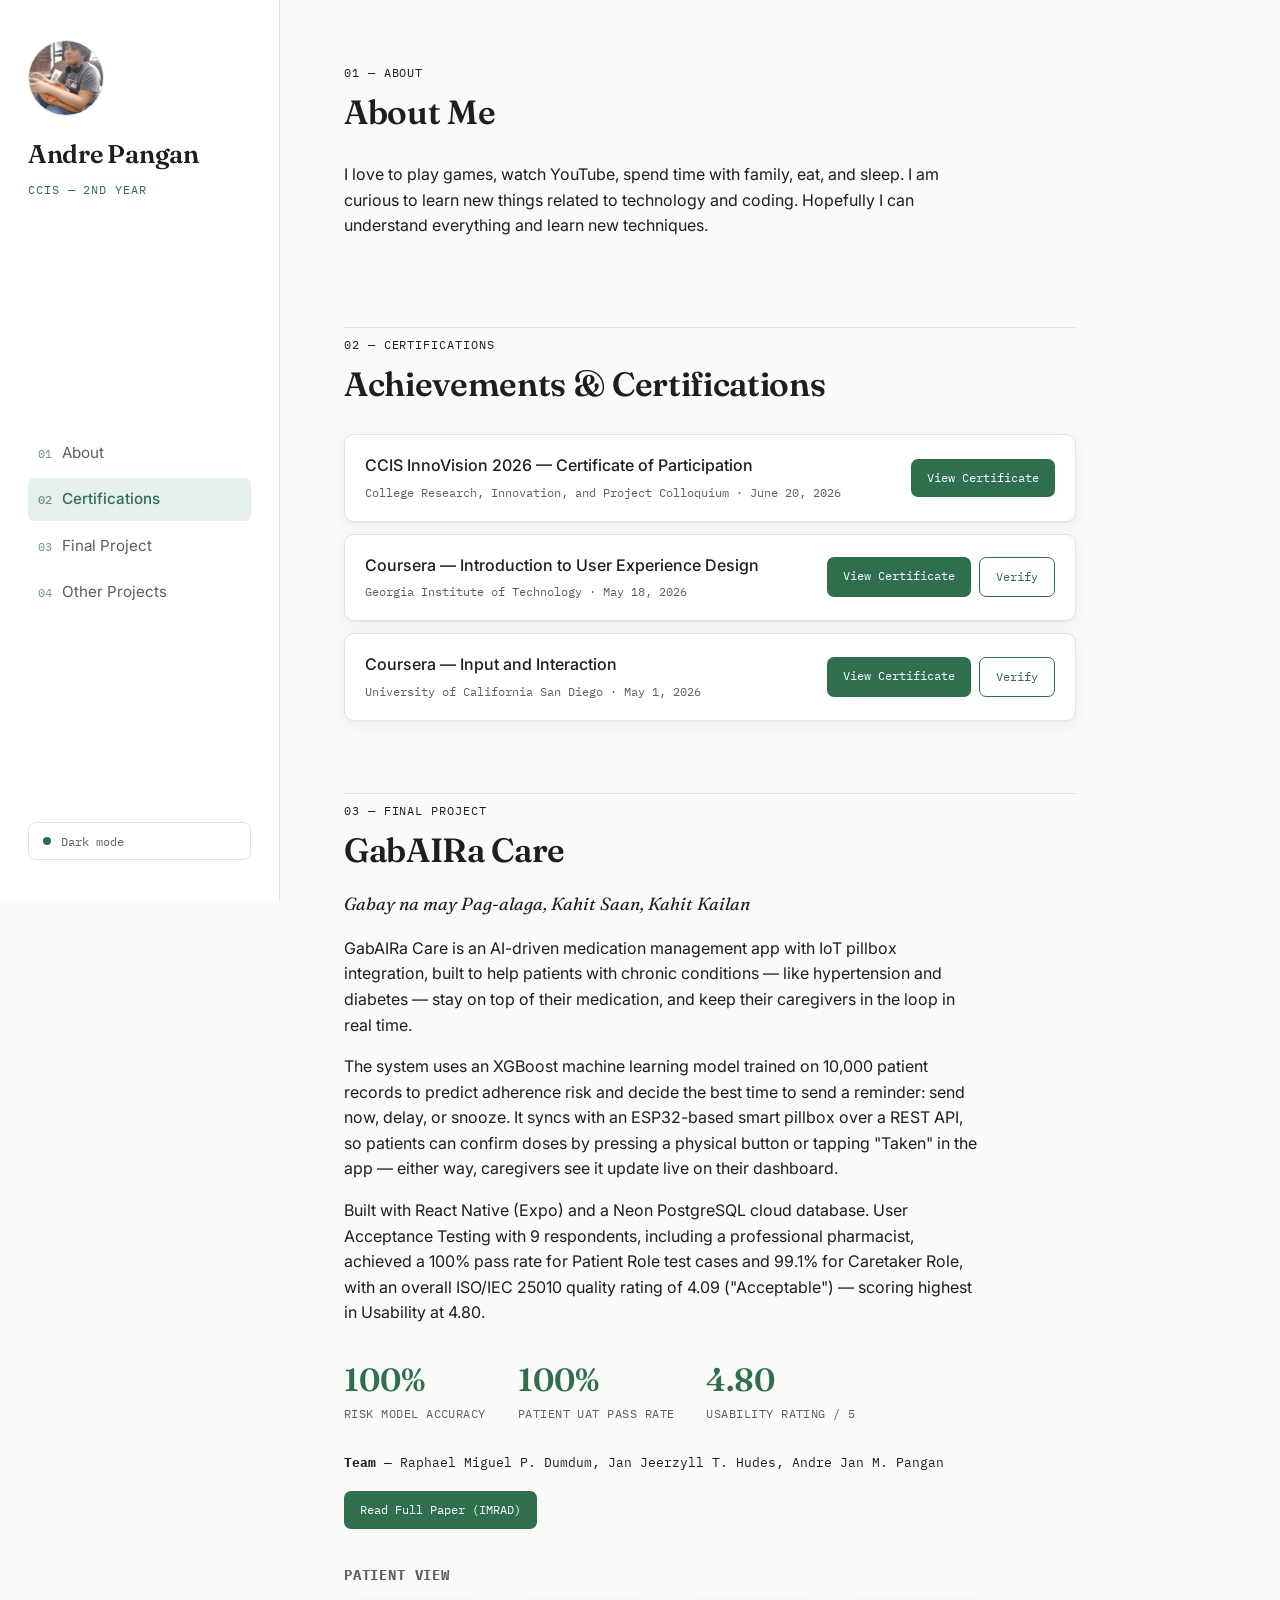
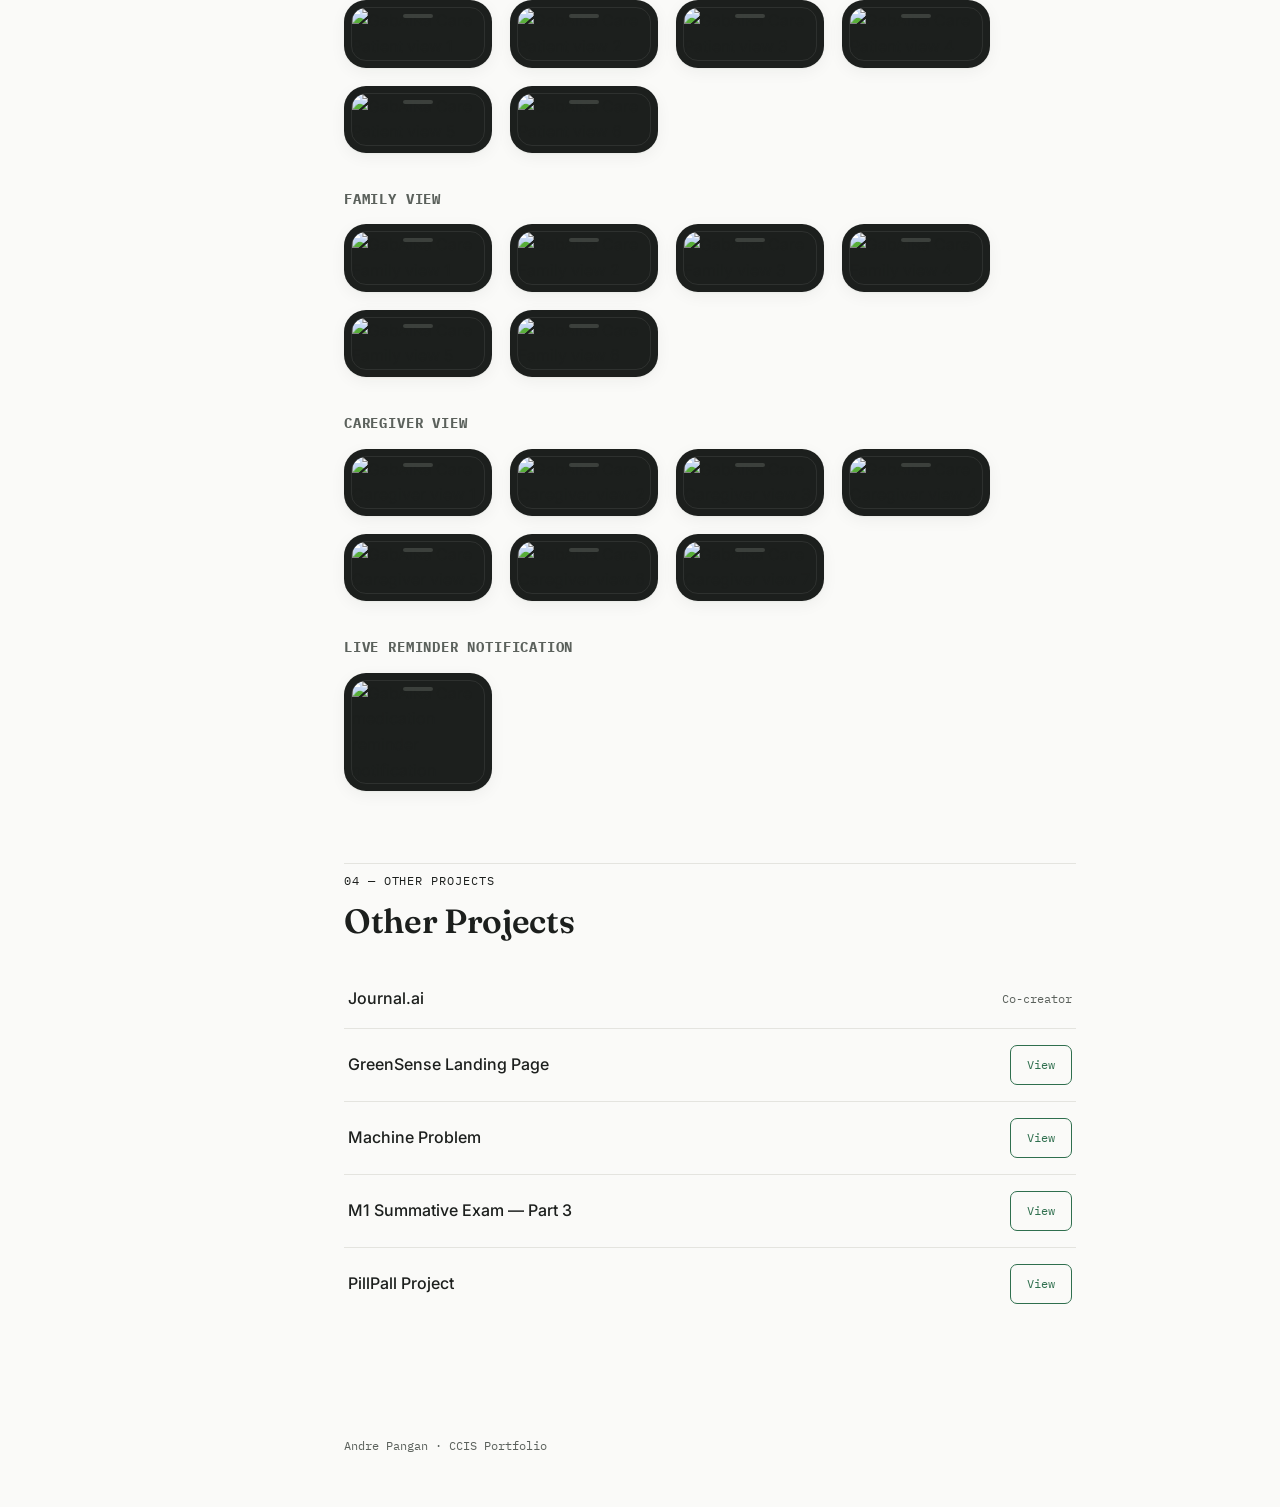
==== index.html @ 970cce9b "Add files via upload" ====
<!DOCTYPE html>
<html lang="en">
<head>
<meta charset="UTF-8">
<meta name="viewport" content="width=device-width, initial-scale=1.0">
<title>Andre Pangan — Portfolio</title>
<link rel="preconnect" href="https://fonts.googleapis.com">
<link rel="preconnect" href="https://fonts.gstatic.com" crossorigin>
<link href="https://fonts.googleapis.com/css2?family=Fraunces:opsz,wght@9..144,400;9..144,500;9..144,600&family=Inter:wght@400;500;600&family=IBM+Plex+Mono:wght@400;500&display=swap" rel="stylesheet">
<link rel="stylesheet" href="style.css">
</head>
<body>

<button id="mobile-nav-toggle" aria-label="Toggle navigation">
  <span></span><span></span><span></span>
</button>

<aside class="sidebar" id="sidebar">
  <div class="sidebar-top">
    <img src="Pangan.jpg" alt="Andre Pangan" id="profile-img">
    <h1 id="name">Andre Pangan</h1>
    <p class="eyebrow" id="course-year">CCIS — 2nd Year</p>
  </div>

  <nav class="side-nav">
    <a href="#about" class="nav-link">
      <span class="nav-index">01</span> About
    </a>
    <a href="#achievements" class="nav-link">
      <span class="nav-index">02</span> Certifications
    </a>
    <a href="#final-project" class="nav-link">
      <span class="nav-index">03</span> Final Project
    </a>
    <a href="#projects" class="nav-link">
      <span class="nav-index">04</span> Other Projects
    </a>
  </nav>

  <div class="sidebar-bottom">
    <button id="theme-toggle" aria-label="Toggle dark mode">
      <span class="dot"></span> Dark mode
    </button>
  </div>
</aside>

<main class="content">

  <section id="about" class="panel">
    <p class="eyebrow">01 — About</p>
    <h2>About Me</h2>
    <p>I love to play games, watch YouTube, spend time with family, eat, and sleep. I am curious to learn new things related to technology and coding. Hopefully I can understand everything and learn new techniques.</p>
  </section>

  <section id="achievements" class="panel">
    <p class="eyebrow">02 — Certifications</p>
    <h2>Achievements &amp; Certifications</h2>

    <ul class="cert-list">
      <li class="cert-card">
        <div class="cert-info">
          <span class="cert-name">CCIS InnoVision 2026 — Certificate of Participation</span>
          <span class="cert-detail">College Research, Innovation, and Project Colloquium · June 20, 2026</span>
        </div>
        <a href="certificates/CCIS-InnoVision-2026.pdf" target="_blank" class="btn">View Certificate</a>
      </li>

      <li class="cert-card">
        <div class="cert-info">
          <span class="cert-name">Coursera — Introduction to User Experience Design</span>
          <span class="cert-detail">Georgia Institute of Technology · May 18, 2026</span>
        </div>
        <div class="cert-actions">
          <a href="certificates/Coursera-UX-Design.pdf" target="_blank" class="btn">View Certificate</a>
          <a href="https://coursera.org/verify/5HJDORCX9GN5" target="_blank" class="btn btn-ghost">Verify</a>
        </div>
      </li>

      <li class="cert-card">
        <div class="cert-info">
          <span class="cert-name">Coursera — Input and Interaction</span>
          <span class="cert-detail">University of California San Diego · May 1, 2026</span>
        </div>
        <div class="cert-actions">
          <a href="certificates/Coursera-Input-Interaction.pdf" target="_blank" class="btn">View Certificate</a>
          <a href="https://coursera.org/verify/XH6TO2OUOQB0" target="_blank" class="btn btn-ghost">Verify</a>
        </div>
      </li>
    </ul>
  </section>

  <section id="final-project" class="panel">
    <p class="eyebrow">03 — Final Project</p>
    <h2>GabAIRa Care</h2>
    <p class="project-tagline">Gabay na may Pag-alaga, Kahit Saan, Kahit Kailan</p>

    <p>GabAIRa Care is an AI-driven medication management app with IoT pillbox integration, built to help patients with chronic conditions — like hypertension and diabetes — stay on top of their medication, and keep their caregivers in the loop in real time.</p>

    <p>The system uses an XGBoost machine learning model trained on 10,000 patient records to predict adherence risk and decide the best time to send a reminder: send now, delay, or snooze. It syncs with an ESP32-based smart pillbox over a REST API, so patients can confirm doses by pressing a physical button or tapping "Taken" in the app — either way, caregivers see it update live on their dashboard.</p>

    <p>Built with React Native (Expo) and a Neon PostgreSQL cloud database. User Acceptance Testing with 9 respondents, including a professional pharmacist, achieved a 100% pass rate for Patient Role test cases and 99.1% for Caretaker Role, with an overall ISO/IEC 25010 quality rating of 4.09 ("Acceptable") — scoring highest in Usability at 4.80.</p>

    <div class="stat-row">
      <div class="stat"><span class="stat-num">100%</span><span class="stat-label">Risk model accuracy</span></div>
      <div class="stat"><span class="stat-num">100%</span><span class="stat-label">Patient UAT pass rate</span></div>
      <div class="stat"><span class="stat-num">4.80</span><span class="stat-label">Usability rating / 5</span></div>
    </div>

    <p class="project-team"><strong>Team —</strong> Raphael Miguel P. Dumdum, Jan Jeerzyll T. Hudes, Andre Jan M. Pangan</p>

    <div class="project-links">
      <a href="final-project/GabAIRa-Care-IMRAD-Paper.pdf" target="_blank" class="btn">Read Full Paper (IMRAD)</a>
    </div>

    <h3>Patient View</h3>
    <div class="screenshot-row">
      <div class="phone-frame"><img src="final-project/screenshots/patient/patient-1.jpg" alt="GabAIRa Care Patient view 1"></div>
      <div class="phone-frame"><img src="final-project/screenshots/patient/patient-2.jpg" alt="GabAIRa Care Patient view 2"></div>
      <div class="phone-frame"><img src="final-project/screenshots/patient/patient-3.jpg" alt="GabAIRa Care Patient view 3"></div>
      <div class="phone-frame"><img src="final-project/screenshots/patient/patient-4.jpg" alt="GabAIRa Care Patient view 4"></div>
      <div class="phone-frame"><img src="final-project/screenshots/patient/patient-5.jpg" alt="GabAIRa Care Patient view 5"></div>
      <div class="phone-frame"><img src="final-project/screenshots/patient/patient-6.jpg" alt="GabAIRa Care Patient view 6"></div>
    </div>

    <h3>Family View</h3>
    <div class="screenshot-row">
      <div class="phone-frame"><img src="final-project/screenshots/family/family-1.jpg" alt="GabAIRa Care Family view 1"></div>
      <div class="phone-frame"><img src="final-project/screenshots/family/family-2.jpg" alt="GabAIRa Care Family view 2"></div>
      <div class="phone-frame"><img src="final-project/screenshots/family/family-3.jpg" alt="GabAIRa Care Family view 3"></div>
      <div class="phone-frame"><img src="final-project/screenshots/family/family-4.jpg" alt="GabAIRa Care Family view 4"></div>
      <div class="phone-frame"><img src="final-project/screenshots/family/family-5.jpg" alt="GabAIRa Care Family view 5"></div>
      <div class="phone-frame"><img src="final-project/screenshots/family/family-6.jpg" alt="GabAIRa Care Family view 6"></div>
    </div>

    <h3>Caregiver View</h3>
    <div class="screenshot-row">
      <div class="phone-frame"><img src="final-project/screenshots/caregiver/caregiver-1.jpg" alt="GabAIRa Care Caregiver view 1"></div>
      <div class="phone-frame"><img src="final-project/screenshots/caregiver/caregiver-2.jpg" alt="GabAIRa Care Caregiver view 2"></div>
      <div class="phone-frame"><img src="final-project/screenshots/caregiver/caregiver-3.jpg" alt="GabAIRa Care Caregiver view 3"></div>
      <div class="phone-frame"><img src="final-project/screenshots/caregiver/caregiver-4.jpg" alt="GabAIRa Care Caregiver view 4"></div>
      <div class="phone-frame"><img src="final-project/screenshots/caregiver/caregiver-5.jpg" alt="GabAIRa Care Caregiver view 5"></div>
      <div class="phone-frame"><img src="final-project/screenshots/caregiver/caregiver-6.jpg" alt="GabAIRa Care Caregiver view 6"></div>
      <div class="phone-frame"><img src="final-project/screenshots/caregiver/caregiver-7.jpg" alt="GabAIRa Care Caregiver view 7"></div>
    </div>

    <h3>Live Reminder Notification</h3>
    <div class="screenshot-row">
      <div class="phone-frame"><img src="final-project/screenshots/notification-example.jpg" alt="GabAIRa Care medication reminder notification"></div>
    </div>
  </section>

  <section id="projects" class="panel">
    <p class="eyebrow">04 — Other Projects</p>
    <h2>Other Projects</h2>

    <ul class="project-list">
      <li class="project-item">
        <span class="project-name">Journal.ai</span>
        <span class="project-role">Co-creator</span>
      </li>
      <li class="project-item">
        <span class="project-name">GreenSense Landing Page</span>
        <a href="F2/index.html" target="_blank" class="btn btn-ghost">View</a>
      </li>
      <li class="project-item">
        <span class="project-name">Machine Problem</span>
        <a href="Machine-Problem/index.html" target="_blank" class="btn btn-ghost">View</a>
      </li>
      <li class="project-item">
        <span class="project-name">M1 Summative Exam — Part 3</span>
        <a href="https://pangan-part3.vercel.app" target="_blank" class="btn btn-ghost">View</a>
      </li>
      <li class="project-item">
        <span class="project-name">PillPall Project</span>
        <a href="https://pillpall-project.vercel.app" target="_blank" class="btn btn-ghost">View</a>
      </li>
    </ul>
  </section>

  <footer class="site-footer">
    <p>Andre Pangan · CCIS Portfolio</p>
  </footer>

</main>

<script src="script.js"></script>
</body>
</html>
---- style.css ----
/* ============ Tokens ============ */
:root {
  --bg: #FAFAF8;
  --surface: #FFFFFF;
  --ink: #1C1F1D;
  --ink-soft: #5B615C;
  --accent: #2F6F4E;
  --accent-soft: #E6F0EA;
  --line: #E4E4DF;
  --shadow: 0 1px 2px rgba(28, 31, 29, 0.04), 0 4px 16px rgba(28, 31, 29, 0.05);

  --font-display: 'Fraunces', serif;
  --font-body: 'Inter', -apple-system, sans-serif;
  --font-mono: 'IBM Plex Mono', ui-monospace, monospace;

  --sidebar-w: 280px;
}

body.dark {
  --bg: #14171548;
  --bg: #14171A;
  --surface: #1C201D;
  --ink: #F1F3F0;
  --ink-soft: #A8AFA9;
  --accent: #6FBF95;
  --accent-soft: #203029;
  --line: #2B302C;
  --shadow: 0 1px 2px rgba(0,0,0,0.2), 0 4px 20px rgba(0,0,0,0.3);
}

* { box-sizing: border-box; }

html { scroll-behavior: smooth; }

body {
  margin: 0;
  background: var(--bg);
  color: var(--ink);
  font-family: var(--font-body);
  line-height: 1.6;
  transition: background 0.25s ease, color 0.25s ease;
}

/* ============ Sidebar ============ */
.sidebar {
  position: fixed;
  top: 0;
  left: 0;
  width: var(--sidebar-w);
  height: 100vh;
  border-right: 1px solid var(--line);
  background: var(--surface);
  display: flex;
  flex-direction: column;
  justify-content: space-between;
  padding: 40px 28px;
  z-index: 100;
}

.sidebar-top {
  display: flex;
  flex-direction: column;
  align-items: flex-start;
}

#profile-img {
  width: 76px;
  height: 76px;
  border-radius: 50%;
  object-fit: cover;
  margin-bottom: 18px;
  border: 1px solid var(--line);
}

#name {
  font-family: var(--font-display);
  font-weight: 600;
  font-size: 1.6rem;
  margin: 0 0 6px 0;
  letter-spacing: -0.01em;
}

.eyebrow {
  font-family: var(--font-mono);
  font-size: 0.72rem;
  letter-spacing: 0.08em;
  text-transform: uppercase;
  color: var(--accent);
  margin: 0;
}

.side-nav {
  display: flex;
  flex-direction: column;
  gap: 4px;
  margin-top: 48px;
}

.nav-link {
  display: flex;
  align-items: baseline;
  gap: 10px;
  text-decoration: none;
  color: var(--ink-soft);
  font-size: 0.95rem;
  padding: 9px 10px;
  border-radius: 6px;
  transition: background 0.15s ease, color 0.15s ease;
}

.nav-link:hover,
.nav-link.active {
  color: var(--ink);
  background: var(--accent-soft);
}

.nav-link.active {
  color: var(--accent);
  font-weight: 500;
}

.nav-index {
  font-family: var(--font-mono);
  font-size: 0.72rem;
  color: var(--accent);
  opacity: 0.7;
}

.sidebar-bottom { margin-top: 24px; }

#theme-toggle {
  display: flex;
  align-items: center;
  gap: 10px;
  width: 100%;
  background: transparent;
  border: 1px solid var(--line);
  border-radius: 8px;
  padding: 10px 14px;
  font-family: var(--font-mono);
  font-size: 0.78rem;
  color: var(--ink-soft);
  cursor: pointer;
  transition: border-color 0.15s ease, color 0.15s ease;
}

#theme-toggle:hover { border-color: var(--accent); color: var(--ink); }

#theme-toggle .dot {
  width: 8px;
  height: 8px;
  border-radius: 50%;
  background: var(--accent);
}

/* ============ Mobile nav toggle ============ */
#mobile-nav-toggle {
  display: none;
  position: fixed;
  top: 16px;
  right: 16px;
  z-index: 200;
  width: 42px;
  height: 42px;
  border-radius: 8px;
  border: 1px solid var(--line);
  background: var(--surface);
  flex-direction: column;
  align-items: center;
  justify-content: center;
  gap: 4px;
  cursor: pointer;
}

#mobile-nav-toggle span {
  width: 18px;
  height: 2px;
  background: var(--ink);
}

/* ============ Main content ============ */
.content {
  margin-left: var(--sidebar-w);
  padding: 64px 64px 40px;
  max-width: 860px;
}

.panel {
  padding-bottom: 72px;
  margin-bottom: 8px;
  border-bottom: 1px solid var(--line);
  scroll-margin-top: 32px;
}

.panel:last-of-type { border-bottom: none; }

.panel h2 {
  font-family: var(--font-display);
  font-weight: 600;
  font-size: 2.1rem;
  margin: 4px 0 22px 0;
  letter-spacing: -0.01em;
}

.panel h3 {
  font-family: var(--font-mono);
  font-size: 0.85rem;
  text-transform: uppercase;
  letter-spacing: 0.06em;
  color: var(--ink-soft);
  margin: 36px 0 14px 0;
}

.panel p { color: var(--ink); max-width: 640px; }

.project-tagline {
  font-family: var(--font-display);
  font-style: italic;
  color: var(--accent);
  font-size: 1.1rem;
  margin-top: -10px;
}

/* ============ Buttons ============ */
.btn {
  display: inline-block;
  font-family: var(--font-mono);
  font-size: 0.78rem;
  text-decoration: none;
  color: var(--surface);
  background: var(--accent);
  padding: 9px 16px;
  border-radius: 7px;
  white-space: nowrap;
  transition: opacity 0.15s ease;
}
.btn:hover { opacity: 0.85; }

.btn-ghost {
  background: transparent;
  color: var(--accent);
  border: 1px solid var(--accent);
}

/* ============ Certifications ============ */
.cert-list {
  list-style: none;
  margin: 0;
  padding: 0;
  display: flex;
  flex-direction: column;
  gap: 12px;
}

.cert-card {
  display: flex;
  align-items: center;
  justify-content: space-between;
  gap: 16px;
  flex-wrap: wrap;
  background: var(--surface);
  border: 1px solid var(--line);
  border-radius: 10px;
  padding: 18px 20px;
  box-shadow: var(--shadow);
}

.cert-info { display: flex; flex-direction: column; gap: 4px; }

.cert-name { font-weight: 500; }

.cert-detail {
  font-family: var(--font-mono);
  font-size: 0.78rem;
  color: var(--ink-soft);
}

.cert-actions { display: flex; gap: 8px; }

/* ============ Final project ============ */
.stat-row {
  display: flex;
  gap: 32px;
  margin: 28px 0;
  flex-wrap: wrap;
}

.stat { display: flex; flex-direction: column; }

.stat-num {
  font-family: var(--font-display);
  font-size: 2rem;
  font-weight: 600;
  color: var(--accent);
}

.stat-label {
  font-family: var(--font-mono);
  font-size: 0.72rem;
  color: var(--ink-soft);
  text-transform: uppercase;
  letter-spacing: 0.04em;
}

.project-team {
  font-family: var(--font-mono);
  font-size: 0.82rem;
  color: var(--ink-soft);
}

.project-links { margin: 18px 0 8px; }

.screenshot-row {
  display: flex;
  flex-wrap: wrap;
  gap: 18px;
}

.phone-frame {
  width: 148px;
  border-radius: 22px;
  background: var(--ink);
  padding: 7px;
  box-shadow: var(--shadow);
  position: relative;
}

.phone-frame::before {
  content: "";
  position: absolute;
  top: 14px;
  left: 50%;
  transform: translateX(-50%);
  width: 30px;
  height: 4px;
  border-radius: 3px;
  background: var(--ink-soft);
  opacity: 0.5;
  z-index: 2;
}

.phone-frame img {
  display: block;
  width: 100%;
  border-radius: 15px;
  border: 1px solid rgba(255,255,255,0.08);
}

/* ============ Other projects ============ */
.project-list {
  list-style: none;
  margin: 0;
  padding: 0;
  display: flex;
  flex-direction: column;
}

.project-item {
  display: flex;
  align-items: center;
  justify-content: space-between;
  padding: 16px 4px;
  border-bottom: 1px solid var(--line);
}
.project-item:last-child { border-bottom: none; }

.project-name { font-weight: 500; }

.project-role {
  font-family: var(--font-mono);
  font-size: 0.78rem;
  color: var(--ink-soft);
}

/* ============ Footer ============ */
.site-footer {
  font-family: var(--font-mono);
  font-size: 0.75rem;
  color: var(--ink-soft);
  padding-top: 24px;
}

/* ============ Responsive ============ */
@media (max-width: 900px) {
  .sidebar {
    position: fixed;
    left: -100%;
    width: 260px;
    transition: left 0.25s ease;
    box-shadow: var(--shadow);
  }
  .sidebar.open { left: 0; }

  #mobile-nav-toggle { display: flex; }

  .content {
    margin-left: 0;
    padding: 88px 24px 40px;
  }

  .phone-frame { width: 120px; }
}
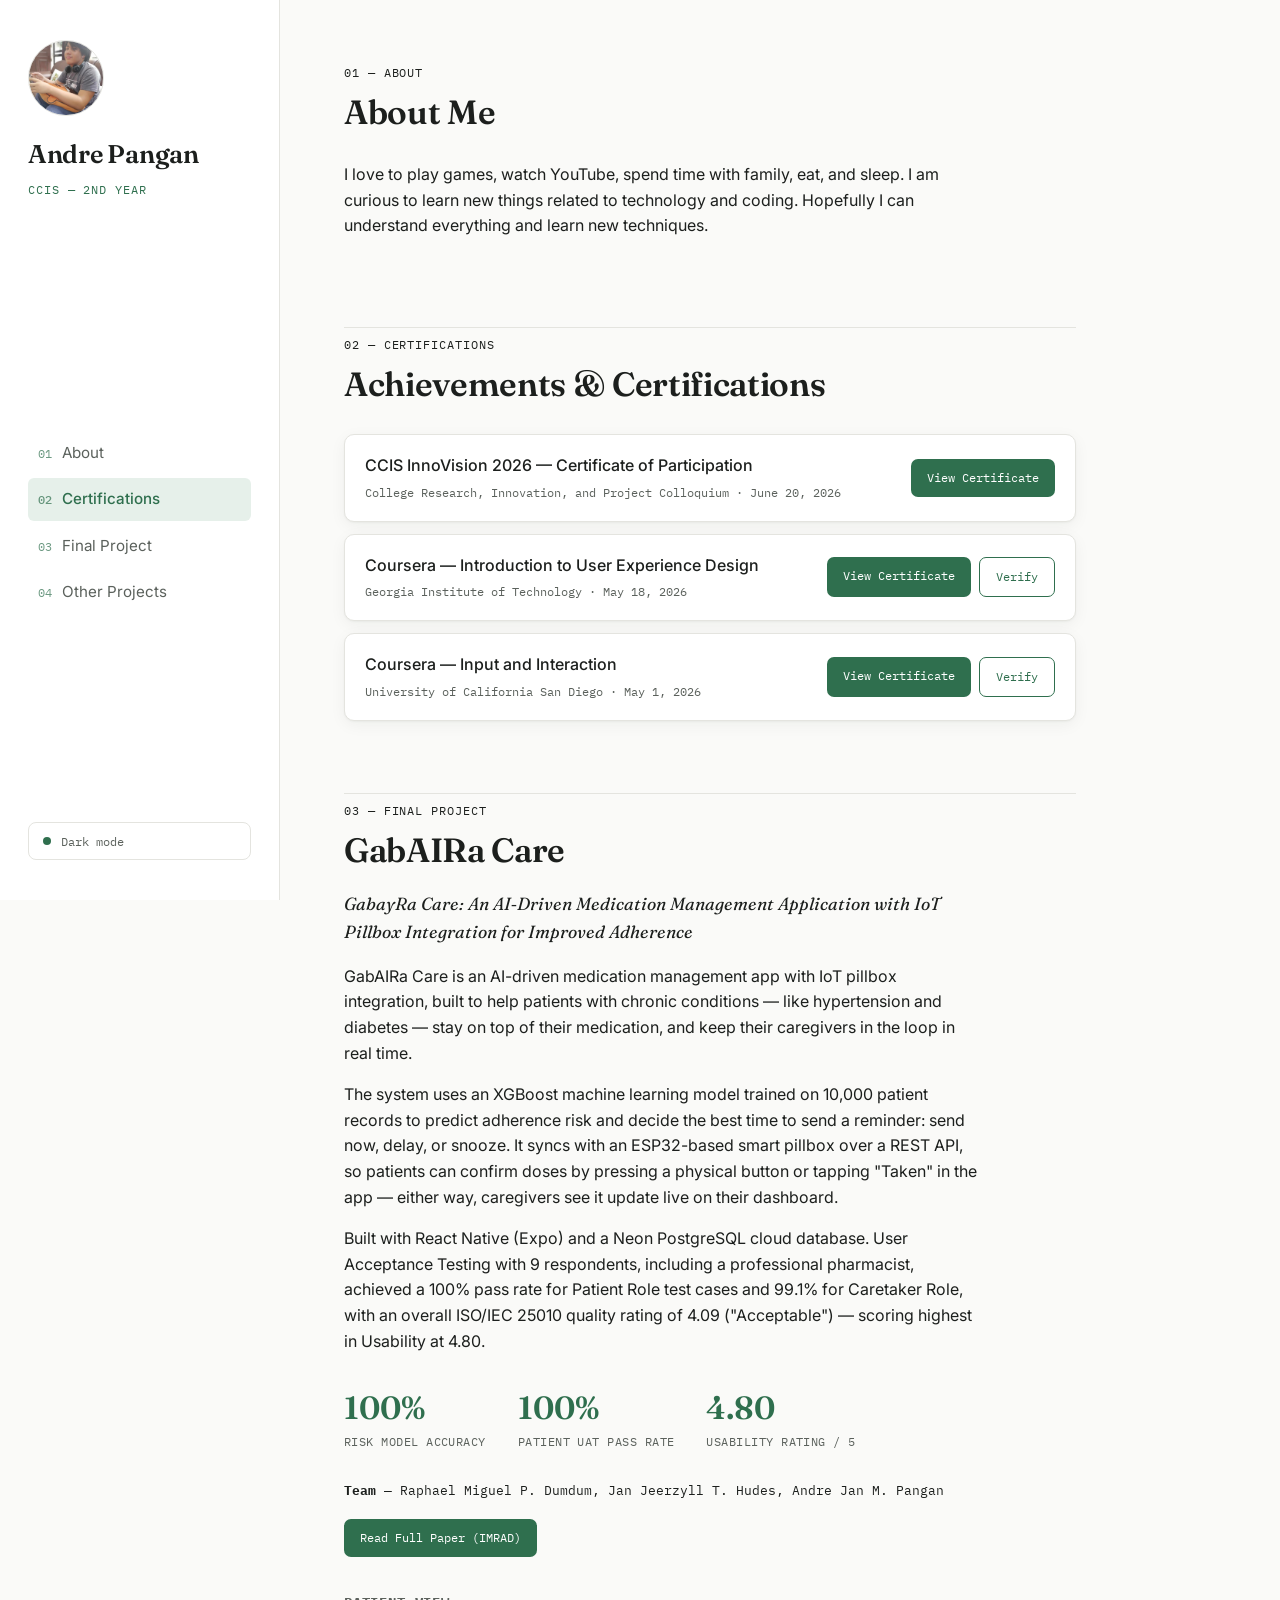
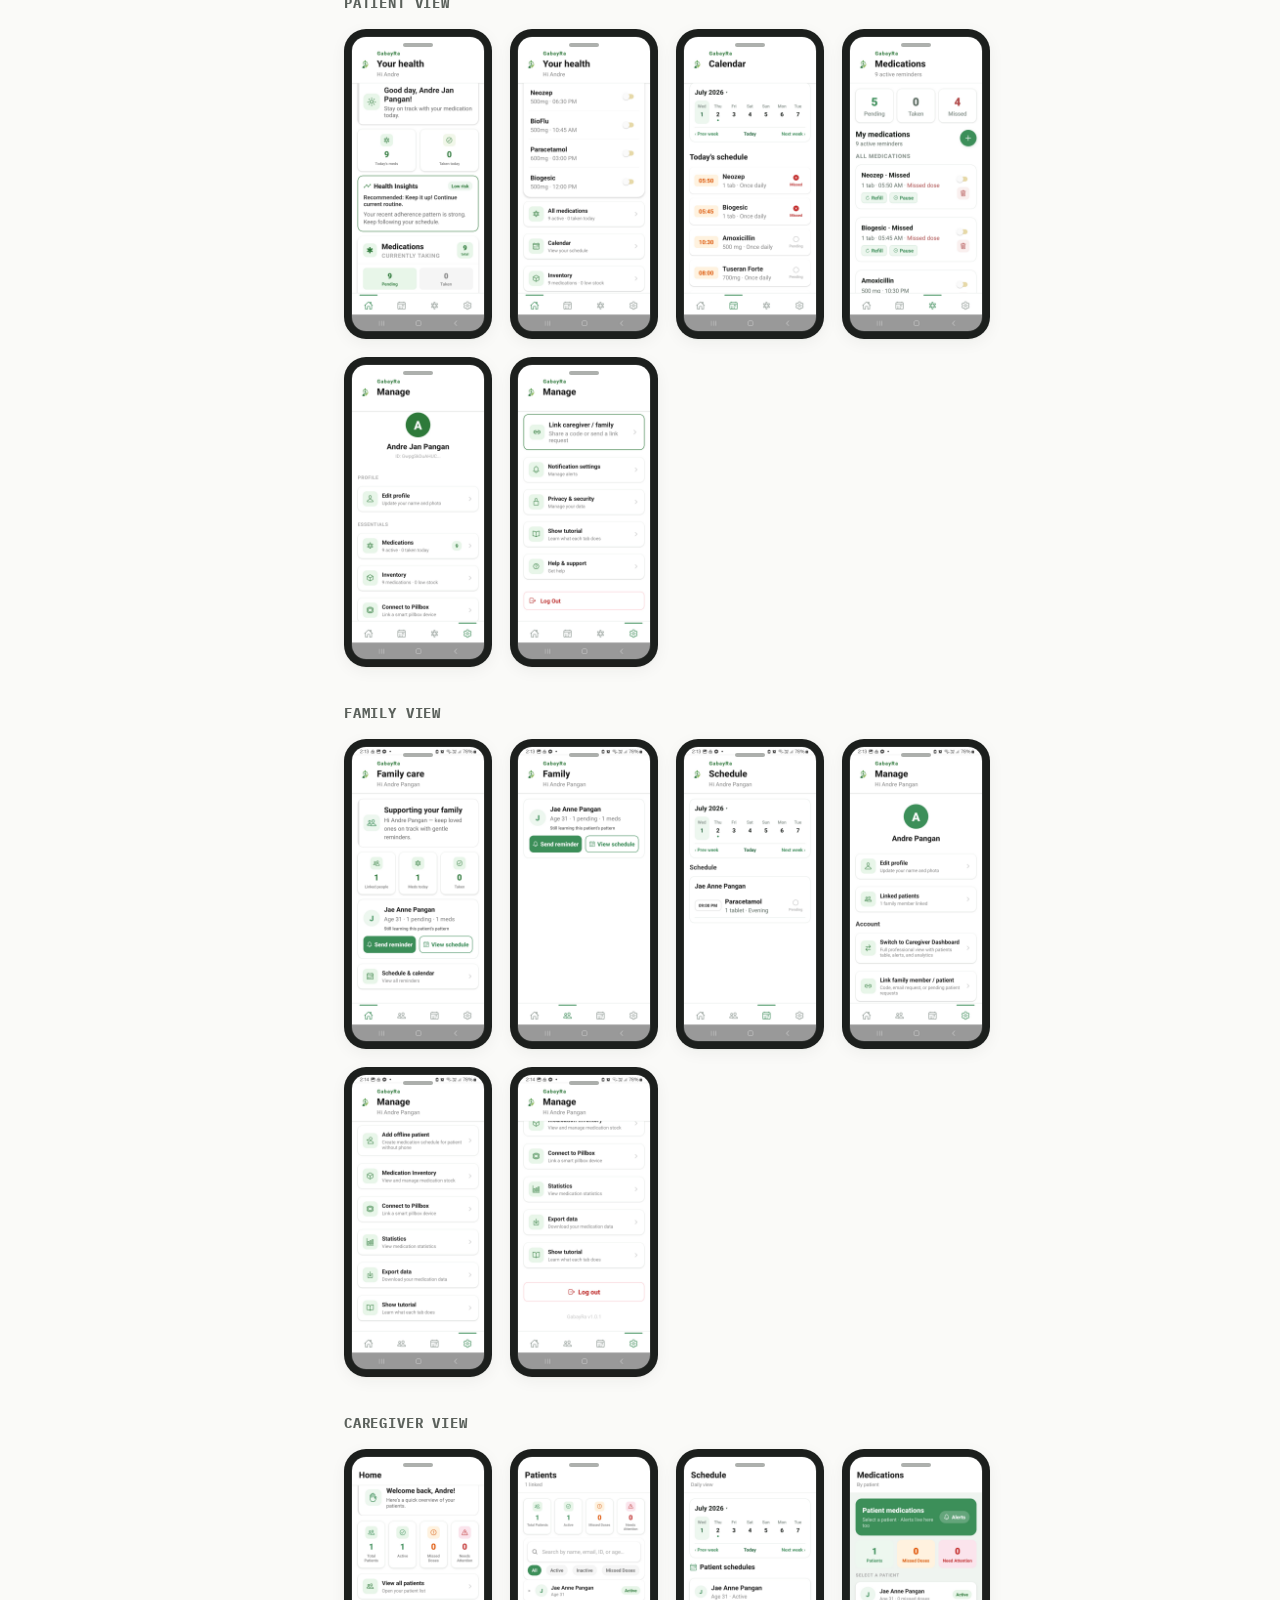
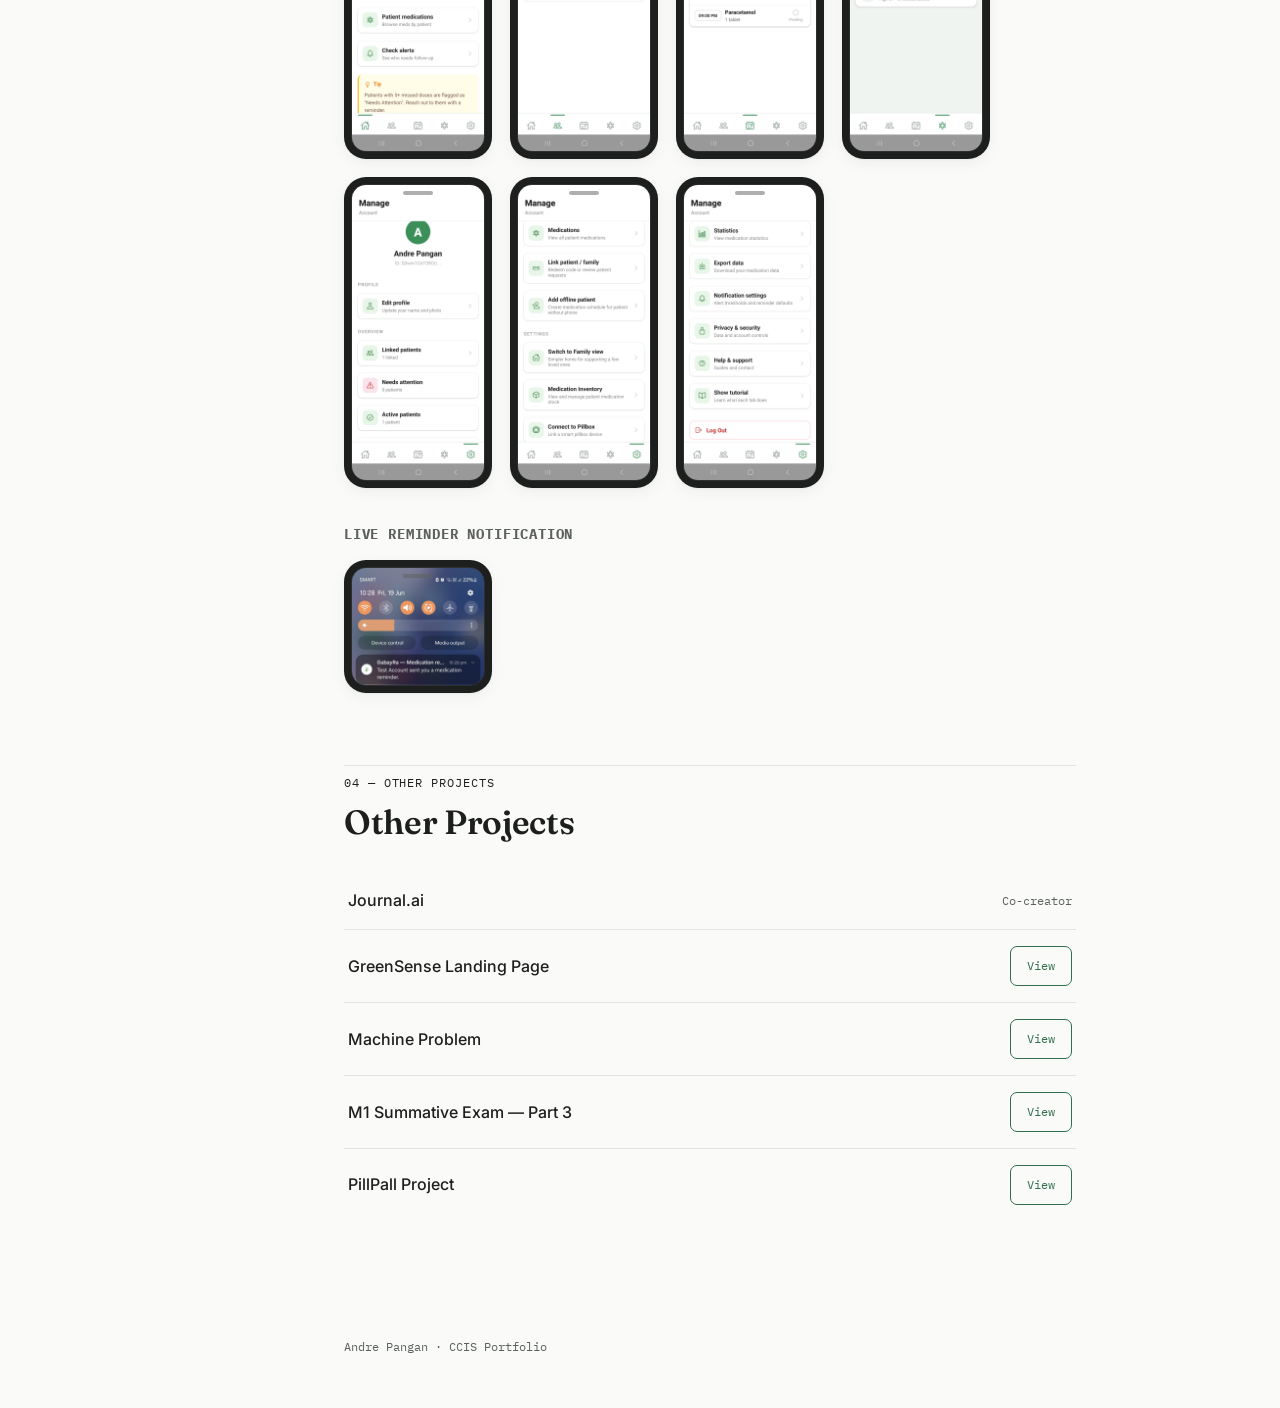
==== commit e215bb58: "Revise project tagline for GabAIRa Care Updated project tagline to provide a more detailed descripti" ====
--- a/index.html
+++ b/index.html
@@ -92,7 +92,8 @@
   <section id="final-project" class="panel">
     <p class="eyebrow">03 — Final Project</p>
     <h2>GabAIRa Care</h2>
-    <p class="project-tagline">Gabay na may Pag-alaga, Kahit Saan, Kahit Kailan</p>
+    <p class="project-tagline">GabayRa Care: An AI‑Driven Medication Management Application with IoT Pillbox Integration for Improved Adherence
+</p>
 
     <p>GabAIRa Care is an AI-driven medication management app with IoT pillbox integration, built to help patients with chronic conditions — like hypertension and diabetes — stay on top of their medication, and keep their caregivers in the loop in real time.</p>
 
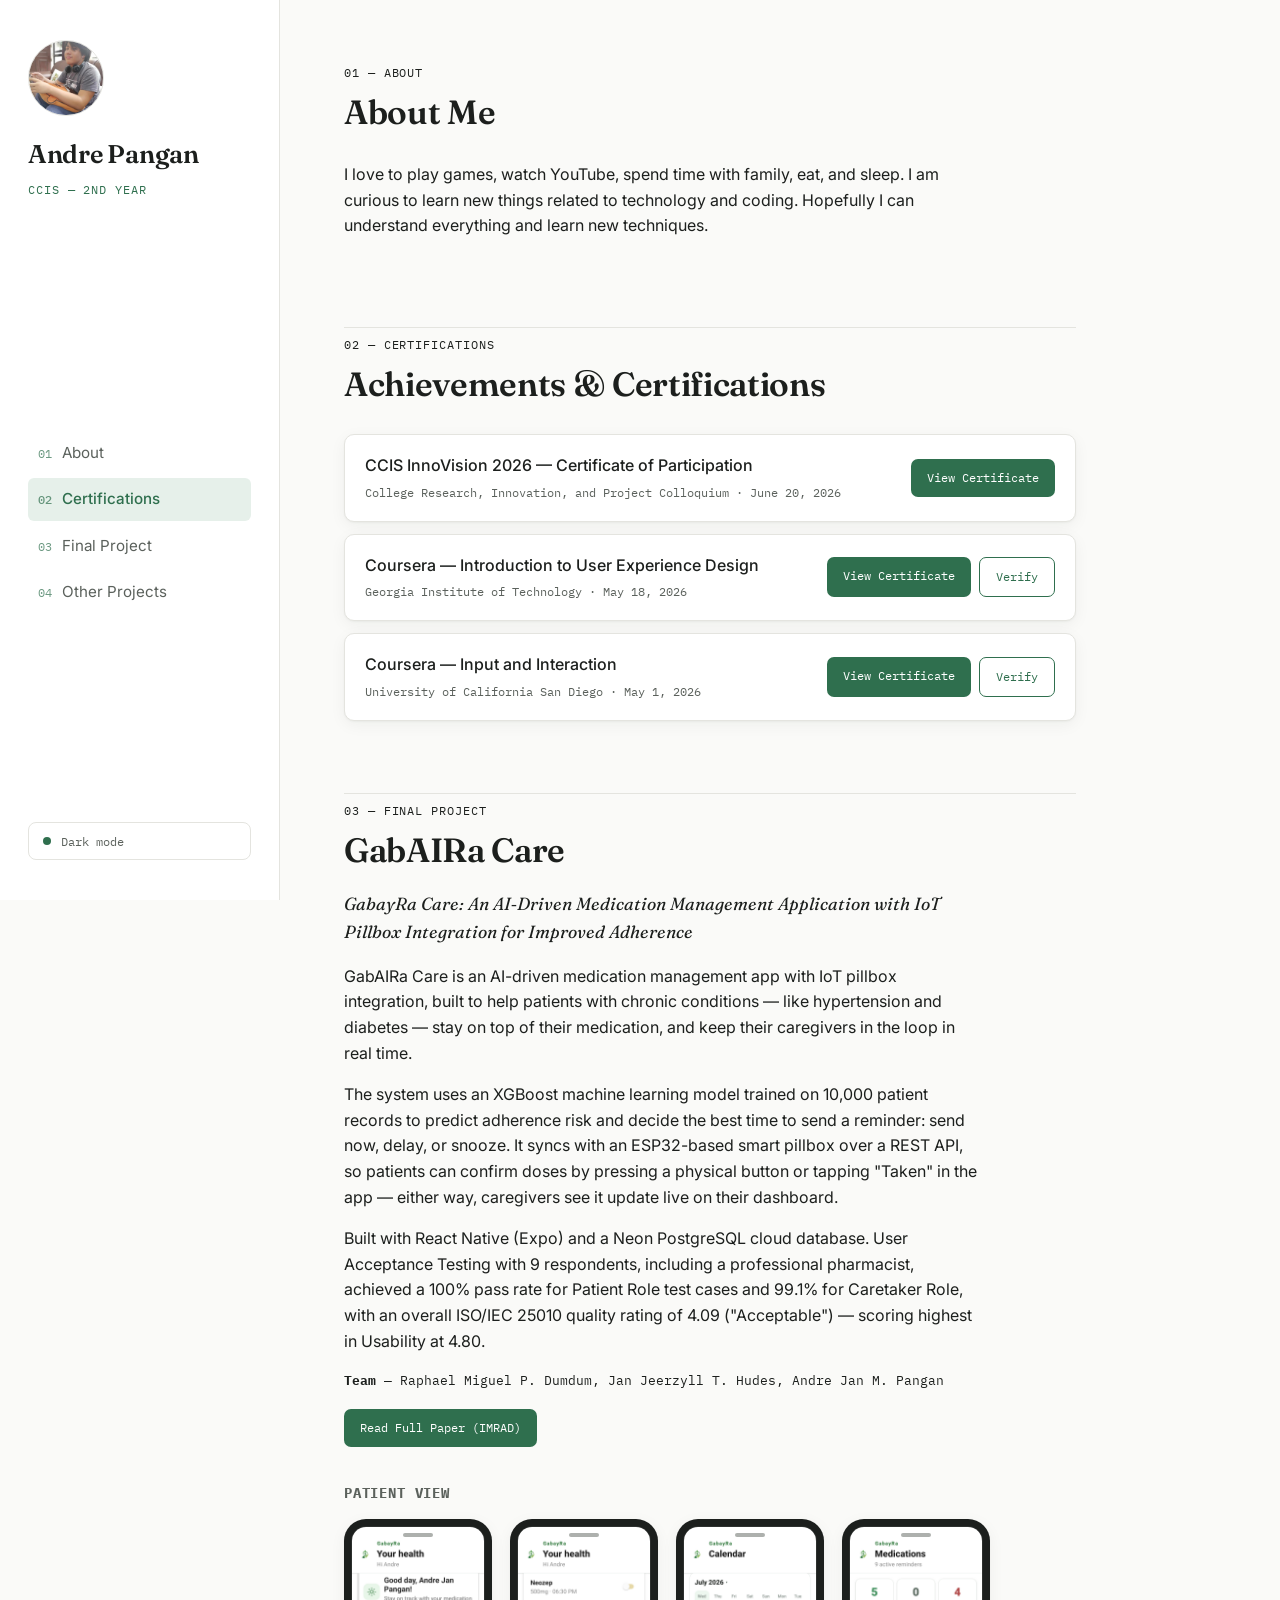
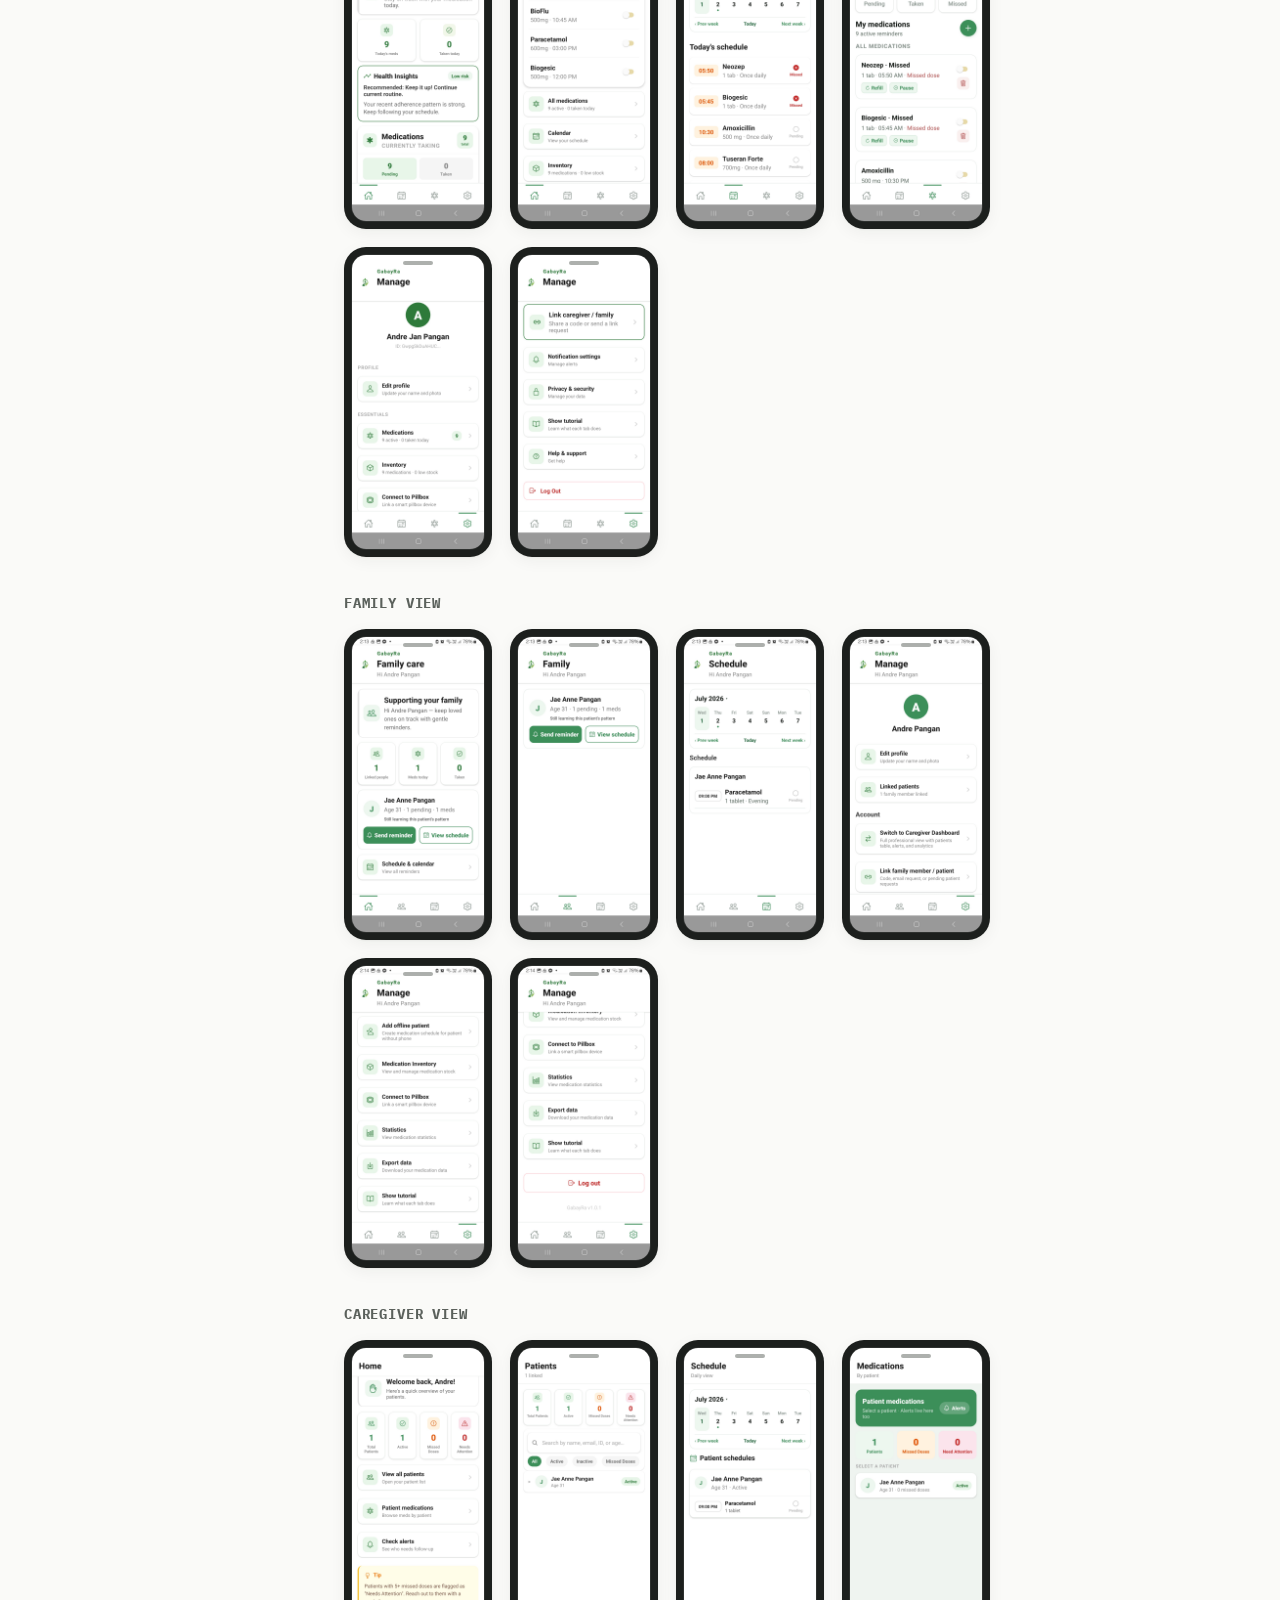
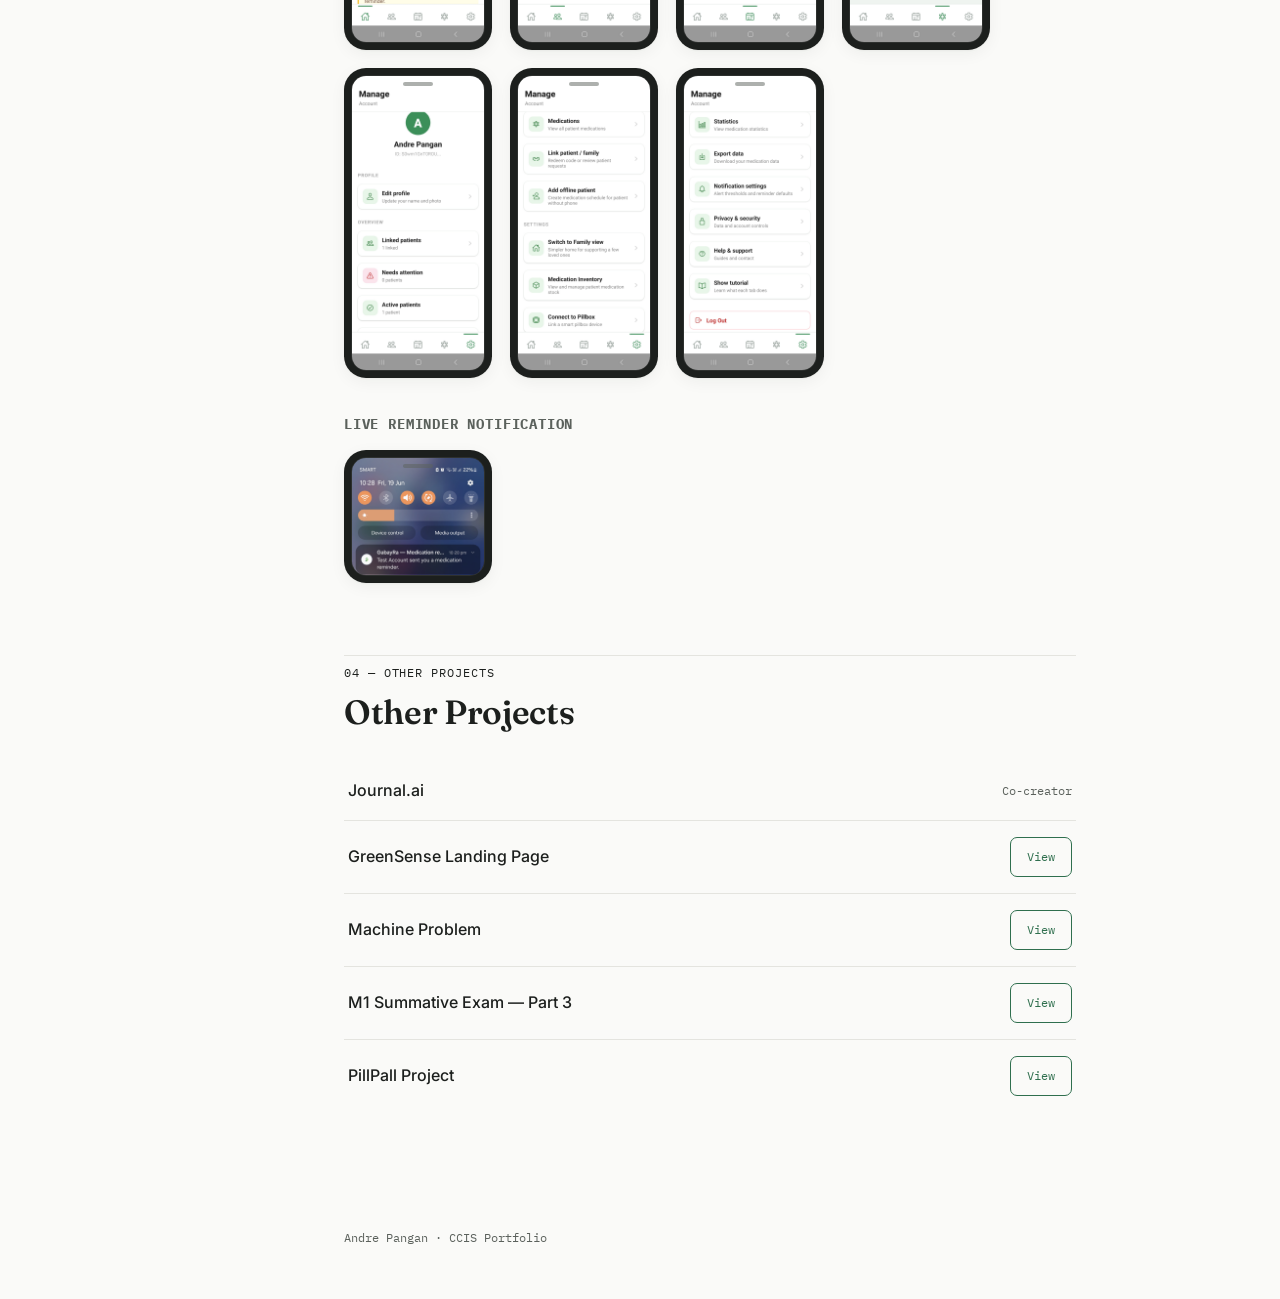
==== commit fec002f8: "Remove statistics section from index.html Removed statistics section displaying model accuracy and U" ====
--- a/index.html
+++ b/index.html
@@ -101,12 +101,6 @@
 
     <p>Built with React Native (Expo) and a Neon PostgreSQL cloud database. User Acceptance Testing with 9 respondents, including a professional pharmacist, achieved a 100% pass rate for Patient Role test cases and 99.1% for Caretaker Role, with an overall ISO/IEC 25010 quality rating of 4.09 ("Acceptable") — scoring highest in Usability at 4.80.</p>
 
-    <div class="stat-row">
-      <div class="stat"><span class="stat-num">100%</span><span class="stat-label">Risk model accuracy</span></div>
-      <div class="stat"><span class="stat-num">100%</span><span class="stat-label">Patient UAT pass rate</span></div>
-      <div class="stat"><span class="stat-num">4.80</span><span class="stat-label">Usability rating / 5</span></div>
-    </div>
-
     <p class="project-team"><strong>Team —</strong> Raphael Miguel P. Dumdum, Jan Jeerzyll T. Hudes, Andre Jan M. Pangan</p>
 
     <div class="project-links">
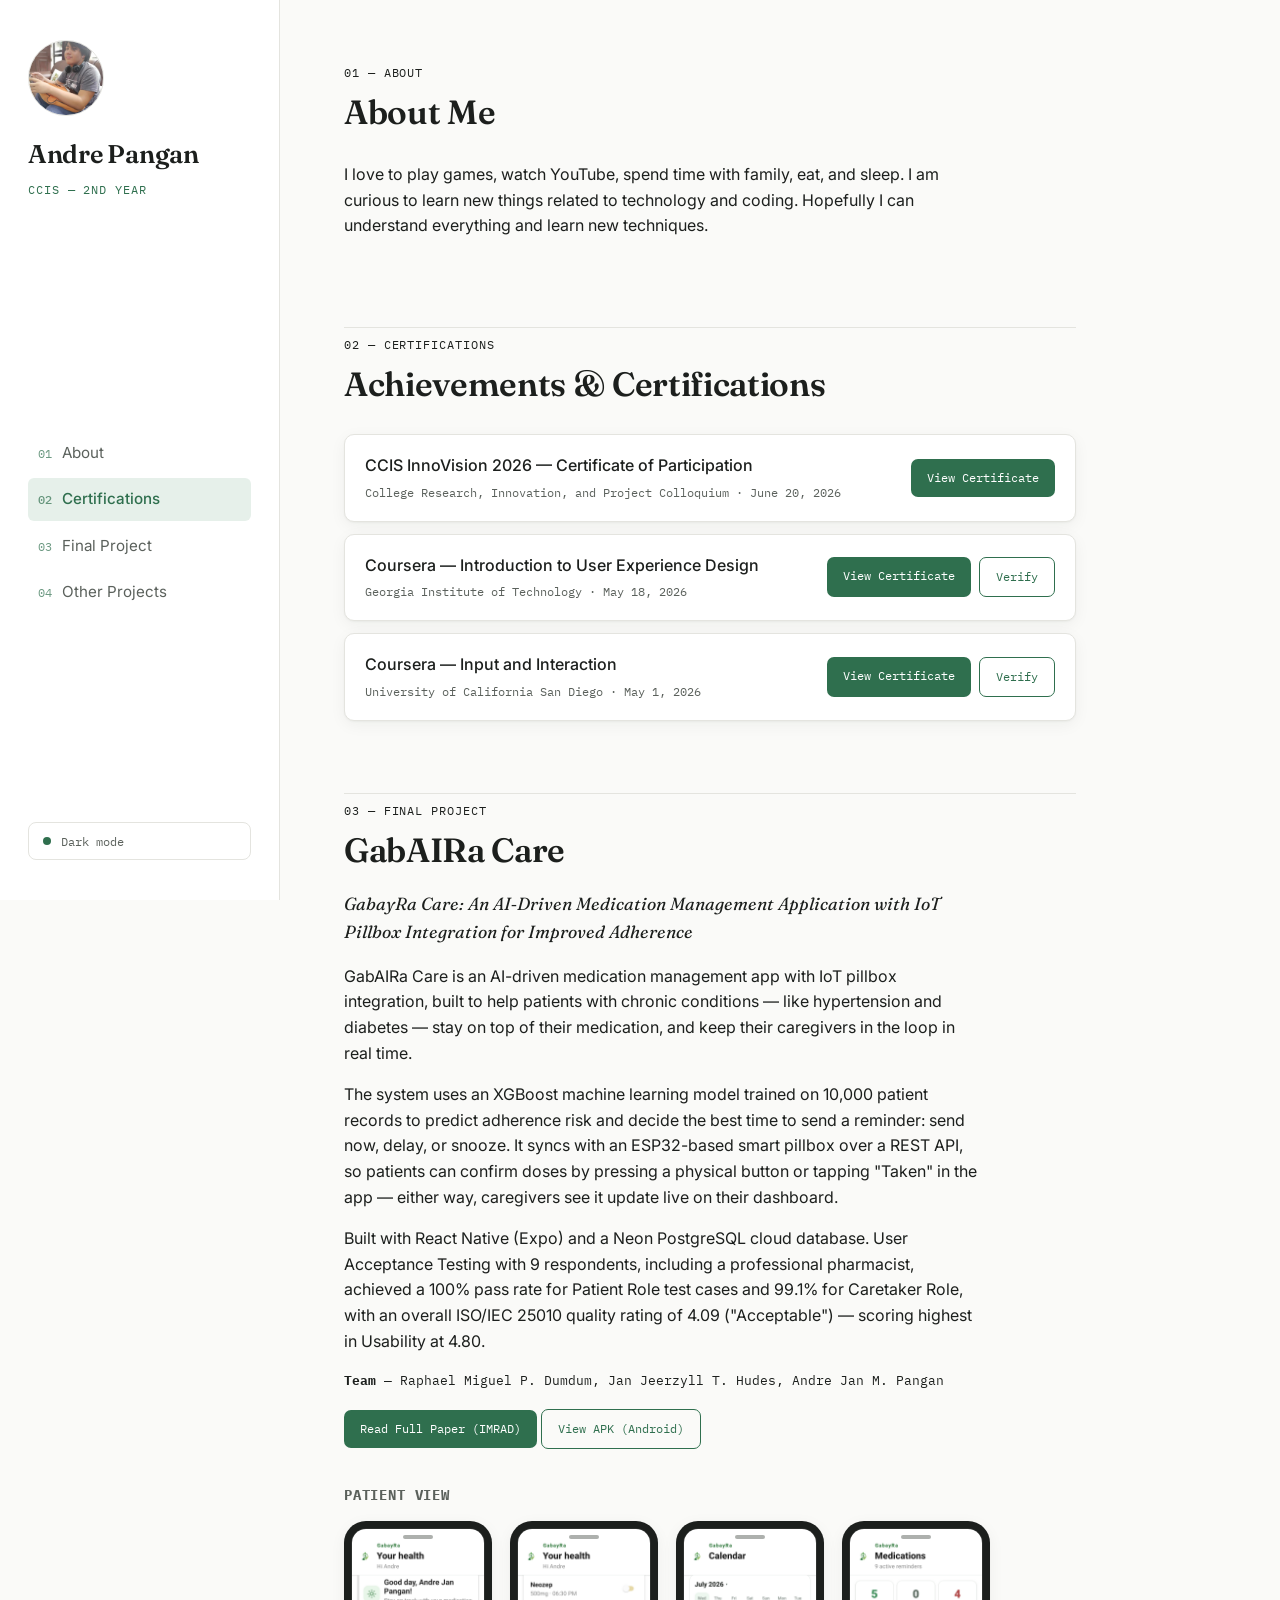
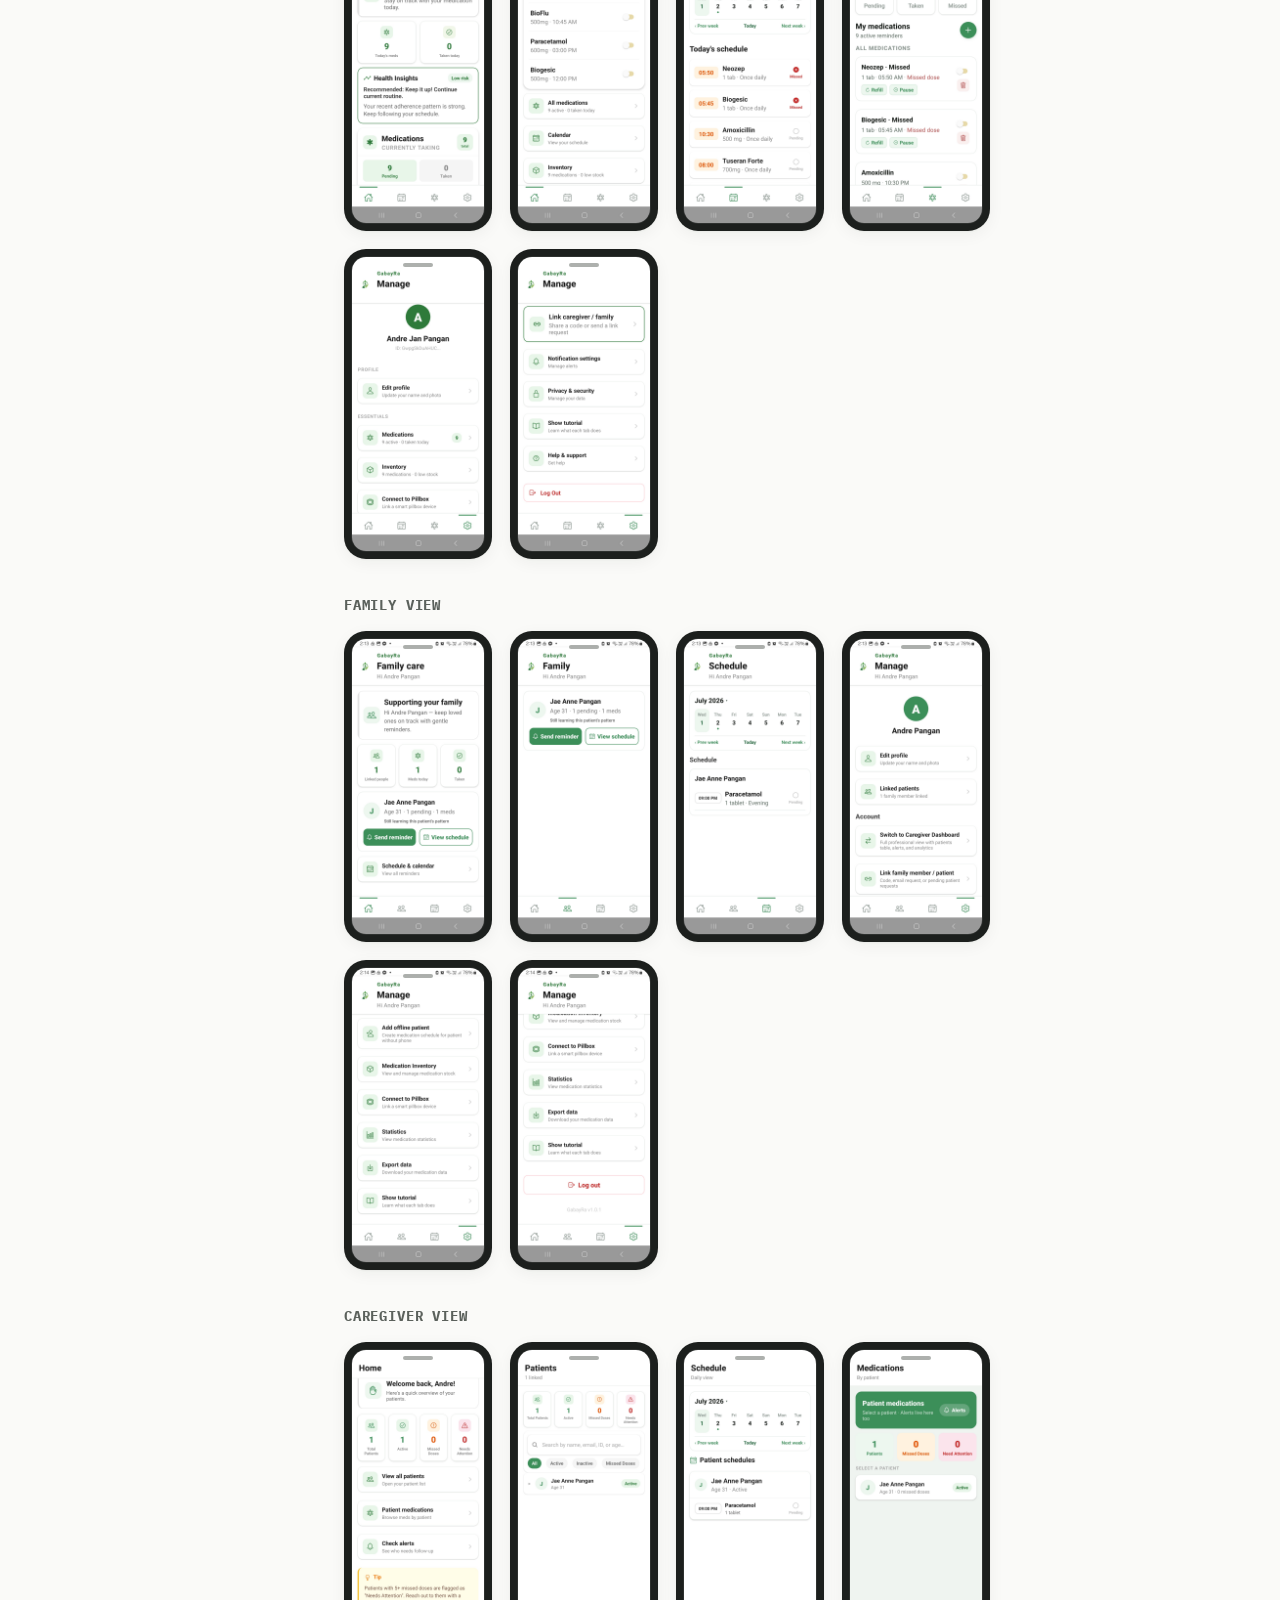
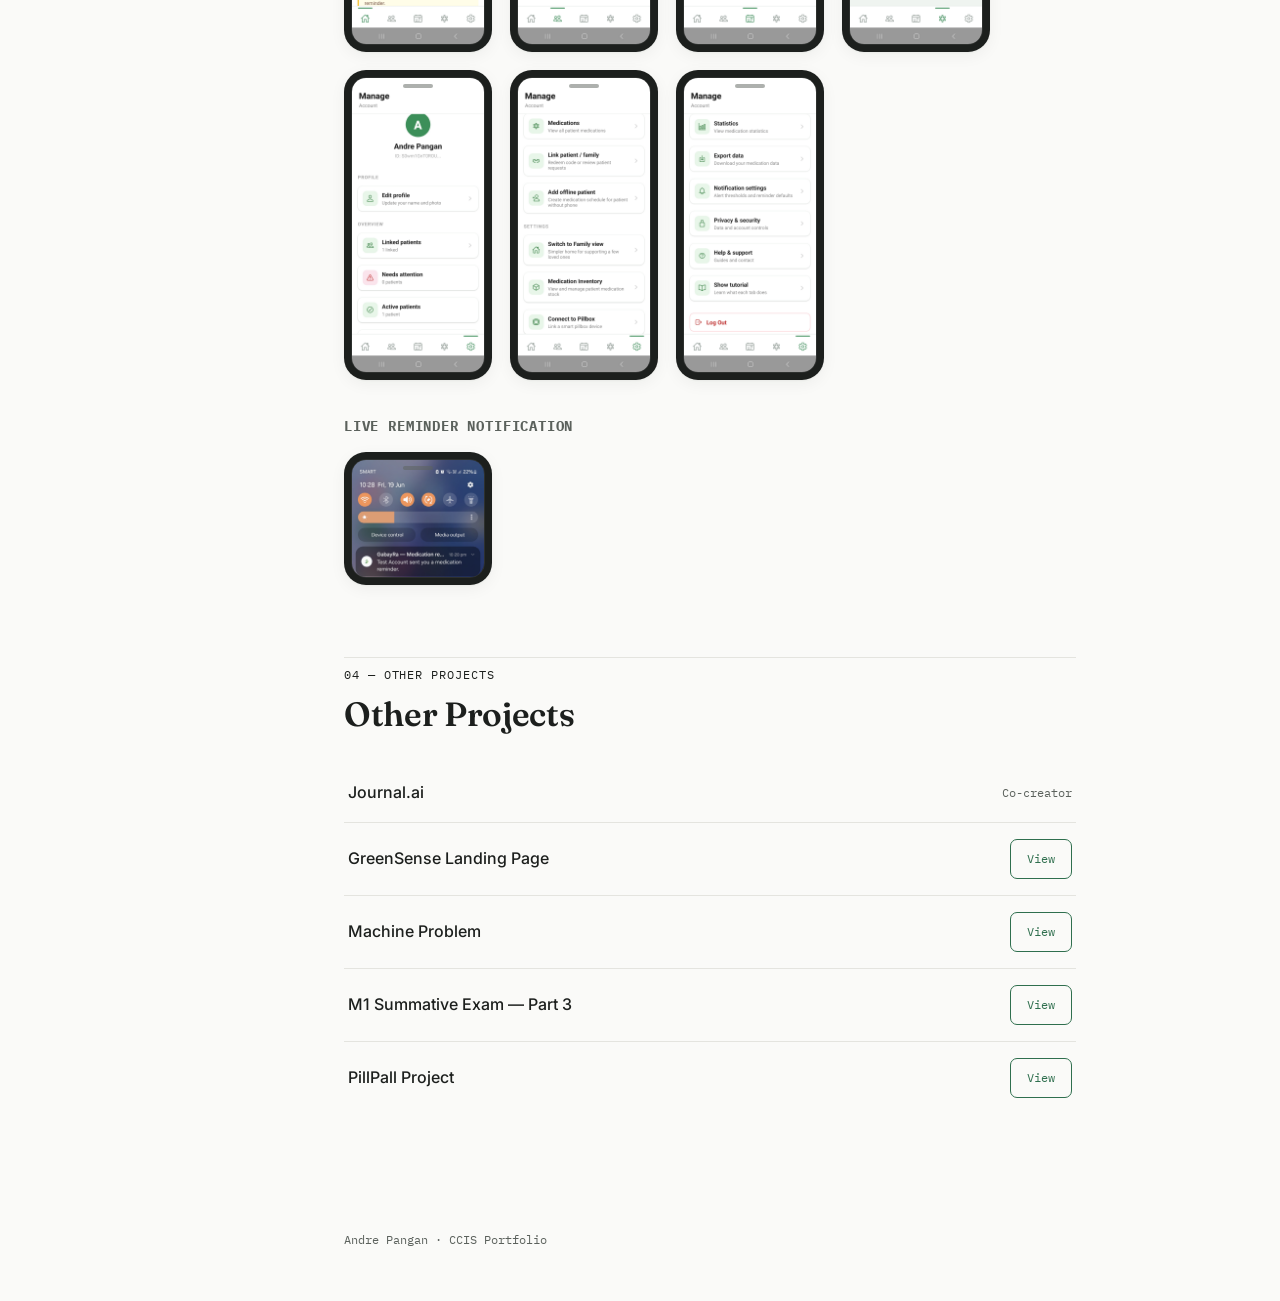
==== commit af20019c: "Add link to APK in project links section" ====
--- a/index.html
+++ b/index.html
@@ -105,6 +105,7 @@
 
     <div class="project-links">
       <a href="final-project/GabAIRa-Care-IMRAD-Paper.pdf" target="_blank" class="btn">Read Full Paper (IMRAD)</a>
+      <a href="https://expo.dev/accounts/miskamiskas-organization/projects/gabayra/builds/be327c63-9bb2-4d69-930c-04eb6117dbea" target="_blank" class="btn btn-ghost">View APK (Android)</a>
     </div>
 
     <h3>Patient View</h3>
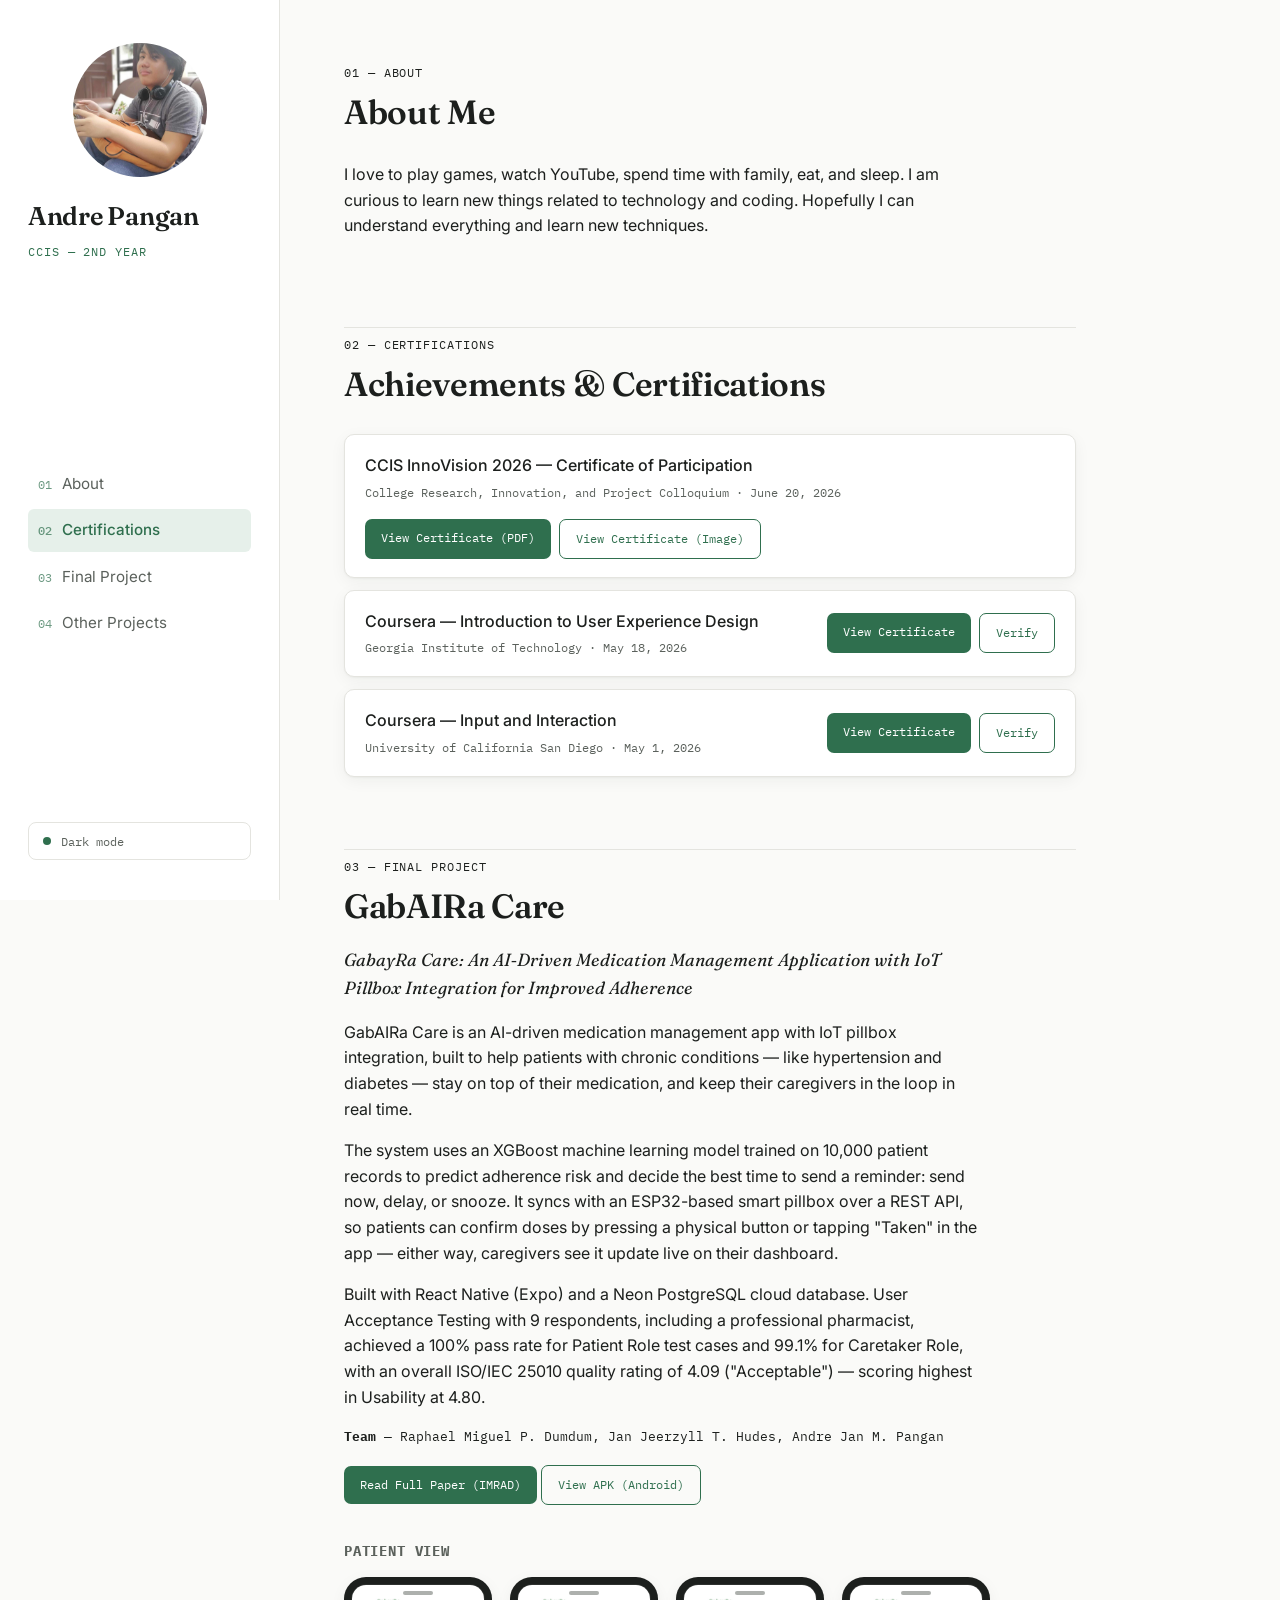
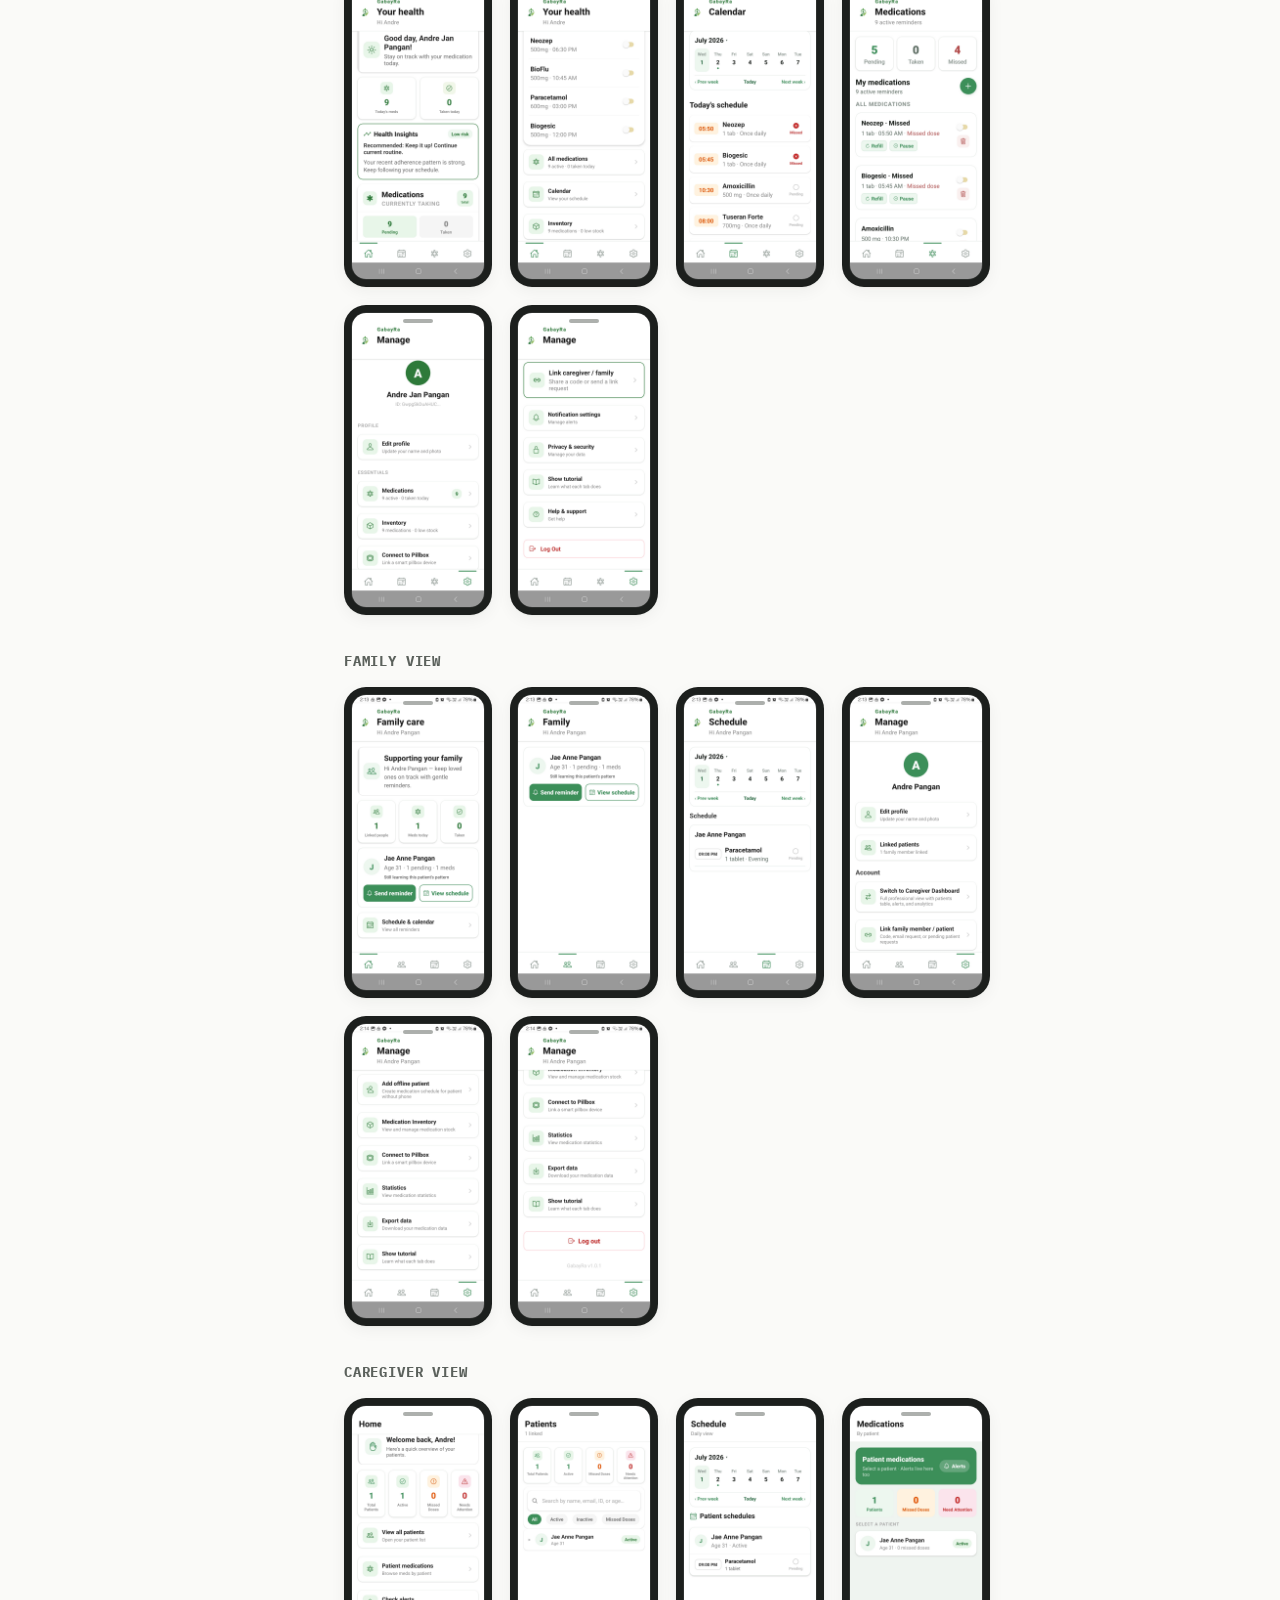
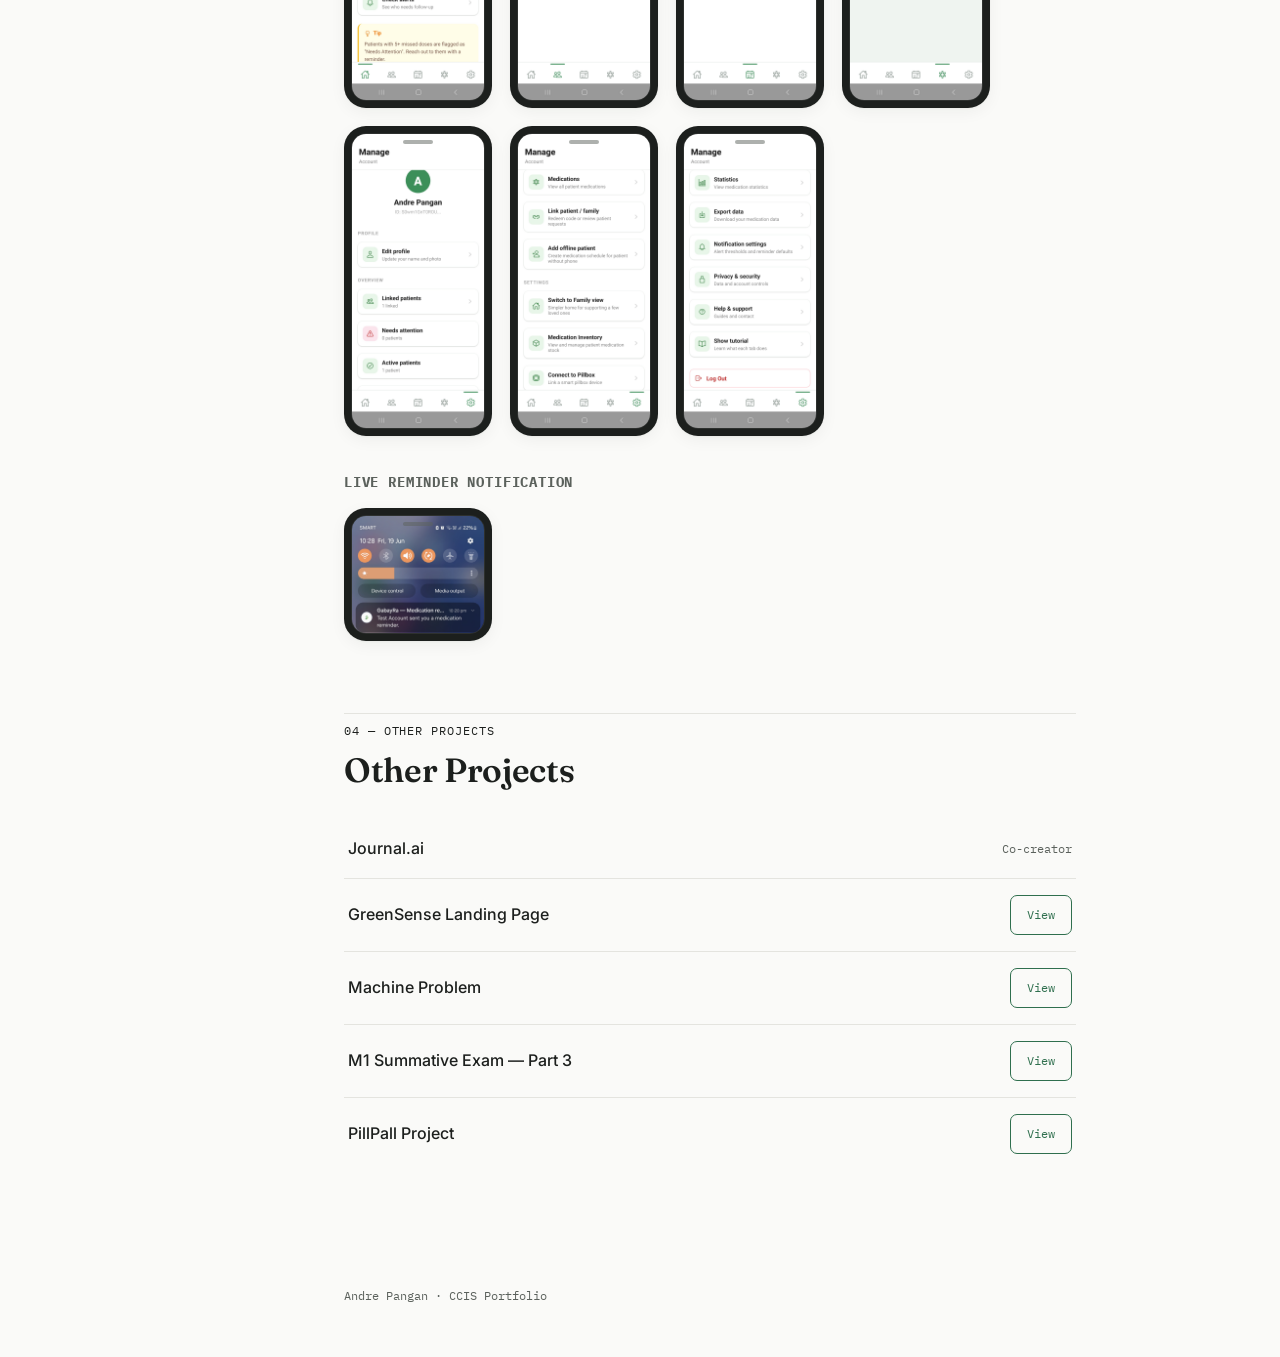
==== commit ab4a9553: "Add actions for viewing certificates in different formats" ====
--- a/index.html
+++ b/index.html
@@ -62,7 +62,10 @@
           <span class="cert-name">CCIS InnoVision 2026 — Certificate of Participation</span>
           <span class="cert-detail">College Research, Innovation, and Project Colloquium · June 20, 2026</span>
         </div>
-        <a href="certificates/CCIS-InnoVision-2026.pdf" target="_blank" class="btn">View Certificate</a>
+        <div class="cert-actions">
+          <a href="certificates/CCIS-InnoVision-2026.pdf" target="_blank" class="btn">View Certificate (PDF)</a>
+          <a href="certificates/Pangan Certificate Event.jpg" target="_blank" class="btn btn-ghost">View Certificate (Image)</a>
+        </div>
       </li>
 
       <li class="cert-card">
--- a/style.css
+++ b/style.css
@@ -400,3 +400,13 @@
 
   .phone-frame { width: 120px; }
 }
+
+#profile-img {
+  display: block;
+  width: 140px;
+  height: 140px;
+  border-radius: 50%;
+  object-fit: cover;
+  margin: 0 auto 16px auto;
+  border: 3px solid rgba(255, 255, 255, 0.1);
+}
